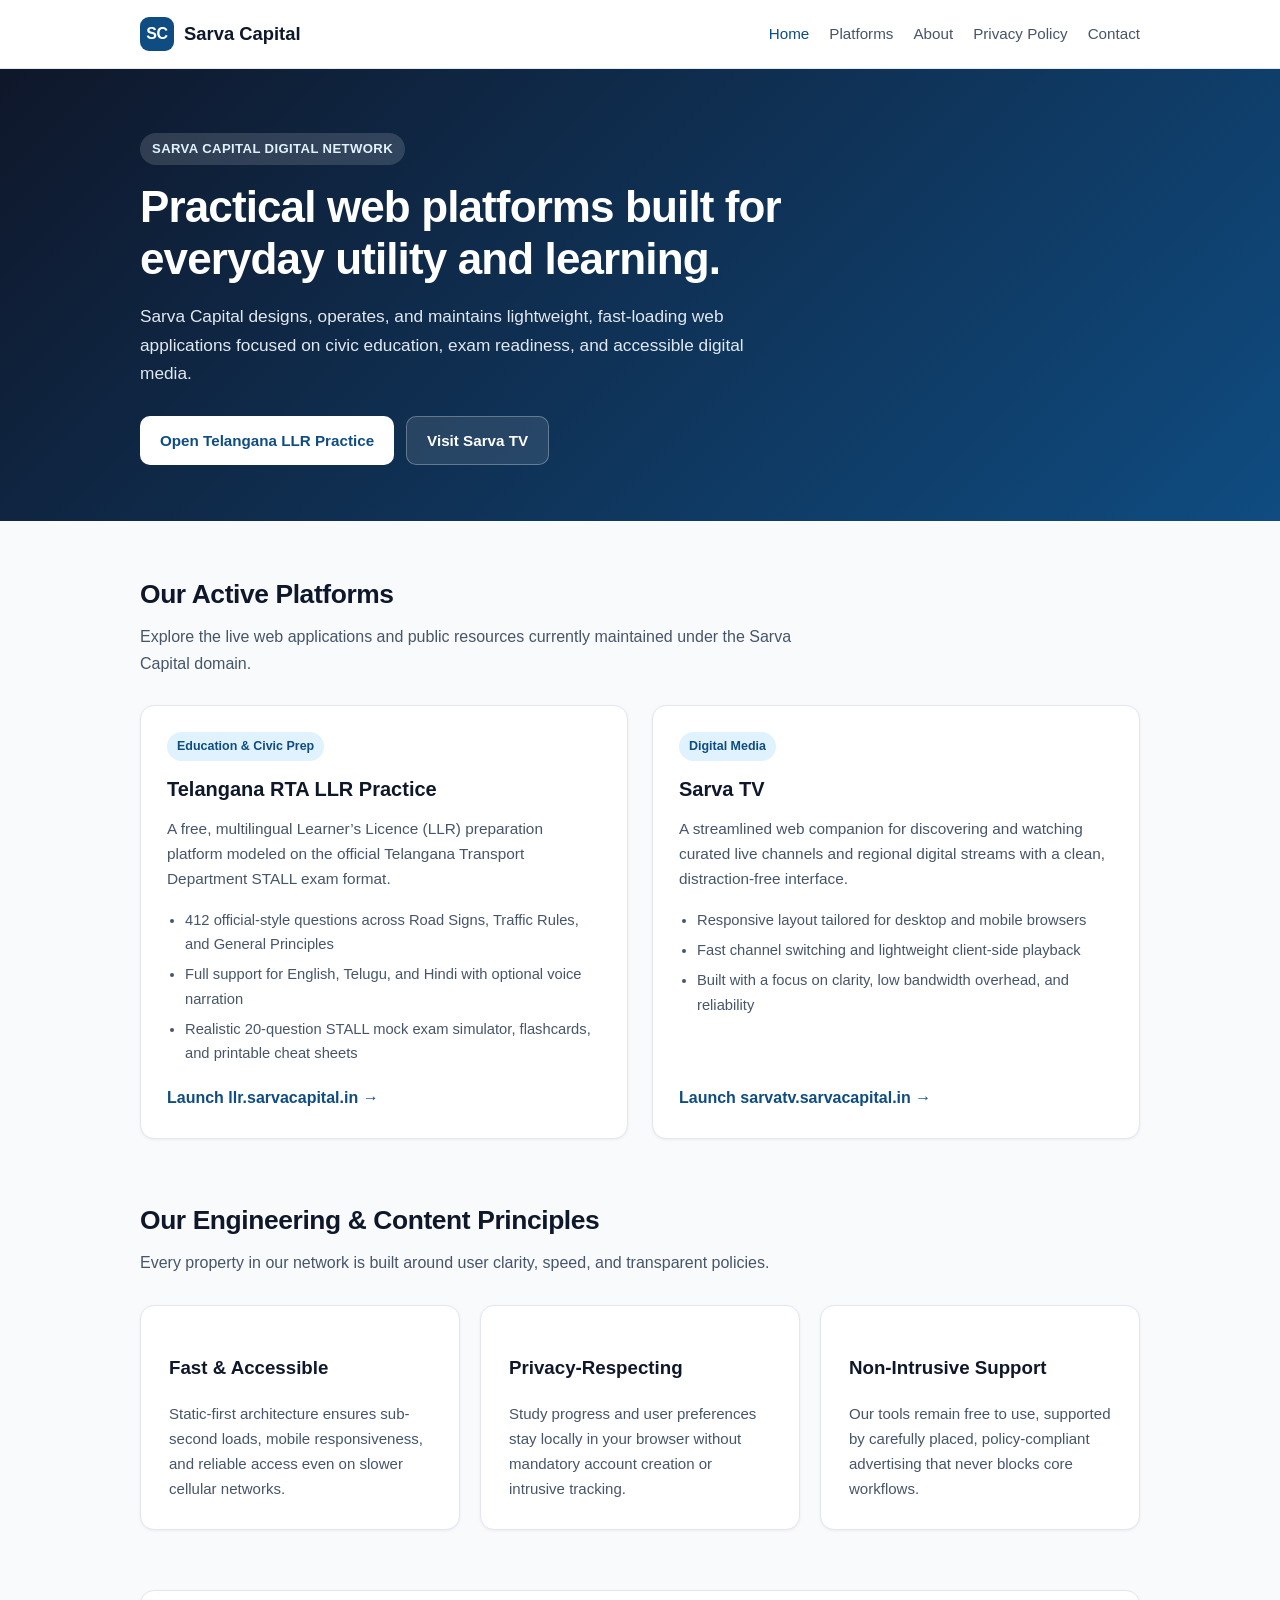
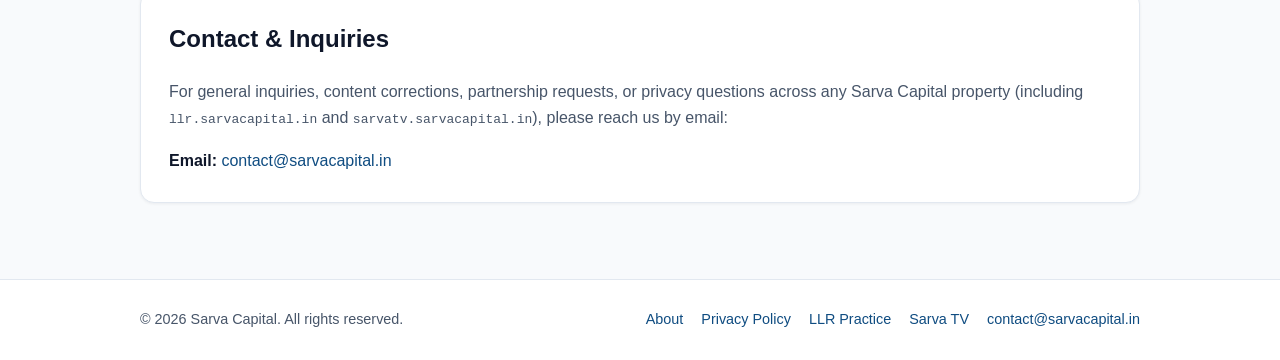
==== index.html @ b970a99a "Initial static site for sarvacapital.in with AdSense verification" ====
<!DOCTYPE html>
<html lang="en">
<head>
  <meta charset="UTF-8">
  <meta name="viewport" content="width=device-width, initial-scale=1.0">
  <title>Sarva Capital — Digital Platforms, Utilities &amp; Learning Tools</title>
  <meta name="description" content="Sarva Capital builds accessible, practical digital platforms including Telangana RTA LLR Practice and Sarva TV.">
  <link rel="canonical" href="https://sarvacapital.in/">
  <meta property="og:title" content="Sarva Capital — Digital Platforms, Utilities &amp; Learning Tools">
  <meta property="og:description" content="Accessible public-utility web applications, educational study platforms, and media companions built by Sarva Capital.">
  <meta property="og:type" content="website">
  <meta property="og:url" content="https://sarvacapital.in/">
  <link rel="stylesheet" href="/styles.css">
  <script async src="https://pagead2.googlesyndication.com/pagead/js/adsbygoogle.js?client=ca-pub-6573213692692289" crossorigin="anonymous"></script>
</head>
<body>
  <header class="site-header">
    <div class="container header-inner">
      <a class="brand" href="/">
        <span class="brand-mark" aria-hidden="true">SC</span>
        <span>Sarva Capital</span>
      </a>
      <nav class="site-nav" aria-label="Primary Navigation">
        <a href="/" aria-current="page">Home</a>
        <a href="#platforms">Platforms</a>
        <a href="/about/">About</a>
        <a href="/privacy-policy/">Privacy Policy</a>
        <a href="#contact">Contact</a>
      </nav>
    </div>
  </header>

  <main>
    <section class="hero">
      <div class="container">
        <span class="hero-badge">Sarva Capital Digital Network</span>
        <h1>Practical web platforms built for everyday utility and learning.</h1>
        <p>
          Sarva Capital designs, operates, and maintains lightweight, fast-loading web applications
          focused on civic education, exam readiness, and accessible digital media.
        </p>
        <div class="hero-actions">
          <a class="btn btn-primary" href="https://llr.sarvacapital.in/">Open Telangana LLR Practice</a>
          <a class="btn btn-outline" href="https://sarvatv.sarvacapital.in/">Visit Sarva TV</a>
        </div>
      </div>
    </section>

    <section class="section" id="platforms">
      <div class="container">
        <div class="section-header">
          <h2>Our Active Platforms</h2>
          <p>Explore the live web applications and public resources currently maintained under the Sarva Capital domain.</p>
        </div>

        <div class="grid-2">
          <article class="card">
            <div>
              <span class="card-tag">Education &amp; Civic Prep</span>
              <h3>Telangana RTA LLR Practice</h3>
              <p>
                A free, multilingual Learner&rsquo;s Licence (LLR) preparation platform modeled on the
                official Telangana Transport Department STALL exam format.
              </p>
              <ul class="feature-list">
                <li>412 official-style questions across Road Signs, Traffic Rules, and General Principles</li>
                <li>Full support for English, Telugu, and Hindi with optional voice narration</li>
                <li>Realistic 20-question STALL mock exam simulator, flashcards, and printable cheat sheets</li>
              </ul>
            </div>
            <a class="card-link" href="https://llr.sarvacapital.in/">Launch llr.sarvacapital.in &rarr;</a>
          </article>

          <article class="card">
            <div>
              <span class="card-tag">Digital Media</span>
              <h3>Sarva TV</h3>
              <p>
                A streamlined web companion for discovering and watching curated live channels and
                regional digital streams with a clean, distraction-free interface.
              </p>
              <ul class="feature-list">
                <li>Responsive layout tailored for desktop and mobile browsers</li>
                <li>Fast channel switching and lightweight client-side playback</li>
                <li>Built with a focus on clarity, low bandwidth overhead, and reliability</li>
              </ul>
            </div>
            <a class="card-link" href="https://sarvatv.sarvacapital.in/">Launch sarvatv.sarvacapital.in &rarr;</a>
          </article>
        </div>
      </div>
    </section>

    <section class="section" style="padding-top: 8px;">
      <div class="container">
        <div class="section-header">
          <h2>Our Engineering &amp; Content Principles</h2>
          <p>Every property in our network is built around user clarity, speed, and transparent policies.</p>
        </div>
        <div class="grid-3">
          <div class="info-panel">
            <h3>Fast &amp; Accessible</h3>
            <p style="margin: 0; color: var(--text-muted); font-size: 0.94rem;">
              Static-first architecture ensures sub-second loads, mobile responsiveness, and reliable access even on slower cellular networks.
            </p>
          </div>
          <div class="info-panel">
            <h3>Privacy-Respecting</h3>
            <p style="margin: 0; color: var(--text-muted); font-size: 0.94rem;">
              Study progress and user preferences stay locally in your browser without mandatory account creation or intrusive tracking.
            </p>
          </div>
          <div class="info-panel">
            <h3>Non-Intrusive Support</h3>
            <p style="margin: 0; color: var(--text-muted); font-size: 0.94rem;">
              Our tools remain free to use, supported by carefully placed, policy-compliant advertising that never blocks core workflows.
            </p>
          </div>
        </div>
      </div>
    </section>

    <section class="section" id="contact" style="padding-top: 8px;">
      <div class="container">
        <div class="info-panel">
          <h2 style="margin-top: 0;">Contact &amp; Inquiries</h2>
          <p style="color: var(--text-muted);">
            For general inquiries, content corrections, partnership requests, or privacy questions across
            any Sarva Capital property (including <code>llr.sarvacapital.in</code> and <code>sarvatv.sarvacapital.in</code>),
            please reach us by email:
          </p>
          <p style="margin-bottom: 0;">
            <strong>Email:</strong> <a href="mailto:contact@sarvacapital.in">contact@sarvacapital.in</a>
          </p>
        </div>
      </div>
    </section>
  </main>

  <footer class="site-footer">
    <div class="container footer-inner">
      <span>&copy; 2026 Sarva Capital. All rights reserved.</span>
      <div class="footer-links">
        <a href="/about/">About</a>
        <a href="/privacy-policy/">Privacy Policy</a>
        <a href="https://llr.sarvacapital.in/">LLR Practice</a>
        <a href="https://sarvatv.sarvacapital.in/">Sarva TV</a>
        <a href="mailto:contact@sarvacapital.in">contact@sarvacapital.in</a>
      </div>
    </div>
  </footer>
</body>
</html>
---- styles.css ----
:root {
  --bg: #f8fafc;
  --surface: #ffffff;
  --surface-alt: #f1f5f9;
  --text: #0f172a;
  --text-muted: #475569;
  --border: #e2e8f0;
  --accent: #0f4c81;
  --accent-hover: #0a365c;
  --accent-soft: #e0f2fe;
  --teal: #0d9488;
  --radius: 14px;
  --shadow-sm: 0 1px 3px rgba(15, 23, 42, 0.06);
  --shadow-md: 0 10px 25px -5px rgba(15, 23, 42, 0.08);
  --max-w: 1040px;
}

*,
*::before,
*::after {
  box-sizing: border-box;
}

html {
  scroll-behavior: smooth;
}

body {
  margin: 0;
  font-family: -apple-system, BlinkMacSystemFont, "Segoe UI", Roboto, "Helvetica Neue", Arial, sans-serif;
  color: var(--text);
  background: var(--bg);
  line-height: 1.65;
  -webkit-font-smoothing: antialiased;
}

a {
  color: var(--accent);
  text-decoration: none;
}

a:hover {
  text-decoration: underline;
}

.container {
  width: 100%;
  max-width: var(--max-w);
  margin: 0 auto;
  padding: 0 20px;
}

/* Header */
.site-header {
  background: var(--surface);
  border-bottom: 1px solid var(--border);
  position: sticky;
  top: 0;
  z-index: 20;
}

.header-inner {
  display: flex;
  align-items: center;
  justify-content: space-between;
  gap: 16px;
  min-height: 68px;
}

.brand {
  display: inline-flex;
  align-items: center;
  gap: 10px;
  font-weight: 700;
  font-size: 1.15rem;
  color: var(--text);
  text-decoration: none;
}

.brand:hover {
  text-decoration: none;
}

.brand-mark {
  display: inline-flex;
  align-items: center;
  justify-content: center;
  width: 34px;
  height: 34px;
  border-radius: 9px;
  background: var(--accent);
  color: #ffffff;
  font-weight: 800;
  font-size: 1rem;
  letter-spacing: -0.02em;
}

.site-nav {
  display: flex;
  align-items: center;
  gap: 20px;
  flex-wrap: wrap;
}

.site-nav a {
  color: var(--text-muted);
  font-size: 0.95rem;
  font-weight: 500;
}

.site-nav a:hover,
.site-nav a[aria-current="page"] {
  color: var(--accent);
  text-decoration: none;
}

/* Hero */
.hero {
  background: linear-gradient(135deg, #0f172a 0%, #0f4c81 100%);
  color: #ffffff;
  padding: 64px 0 56px;
}

.hero-badge {
  display: inline-block;
  padding: 5px 12px;
  border-radius: 999px;
  background: rgba(255, 255, 255, 0.14);
  color: #e0f2fe;
  font-size: 0.82rem;
  font-weight: 600;
  letter-spacing: 0.03em;
  text-transform: uppercase;
  margin-bottom: 16px;
}

.hero h1 {
  margin: 0 0 16px;
  font-size: clamp(1.9rem, 4vw, 2.75rem);
  line-height: 1.2;
  letter-spacing: -0.02em;
  max-width: 720px;
}

.hero p {
  margin: 0 0 28px;
  font-size: 1.08rem;
  color: #e2e8f0;
  max-width: 660px;
}

.hero-actions {
  display: flex;
  flex-wrap: wrap;
  gap: 12px;
}

.btn {
  display: inline-flex;
  align-items: center;
  justify-content: center;
  padding: 11px 20px;
  border-radius: 10px;
  font-weight: 600;
  font-size: 0.95rem;
  transition: background-color 0.15s ease, transform 0.15s ease;
  text-decoration: none;
}

.btn:hover {
  text-decoration: none;
  transform: translateY(-1px);
}

.btn-primary {
  background: #ffffff;
  color: var(--accent);
}

.btn-primary:hover {
  background: #f1f5f9;
}

.btn-outline {
  background: rgba(255, 255, 255, 0.1);
  color: #ffffff;
  border: 1px solid rgba(255, 255, 255, 0.28);
}

.btn-outline:hover {
  background: rgba(255, 255, 255, 0.18);
}

/* Sections */
.section {
  padding: 52px 0;
}

.section-header {
  margin-bottom: 28px;
}

.section-header h2 {
  margin: 0 0 8px;
  font-size: 1.65rem;
  letter-spacing: -0.015em;
}

.section-header p {
  margin: 0;
  color: var(--text-muted);
  max-width: 680px;
}

.grid-2 {
  display: grid;
  grid-template-columns: repeat(2, minmax(0, 1fr));
  gap: 24px;
}

.grid-3 {
  display: grid;
  grid-template-columns: repeat(3, minmax(0, 1fr));
  gap: 20px;
}

.card {
  background: var(--surface);
  border: 1px solid var(--border);
  border-radius: var(--radius);
  padding: 26px;
  box-shadow: var(--shadow-sm);
  display: flex;
  flex-direction: column;
  justify-content: space-between;
}

.card-tag {
  display: inline-block;
  align-self: flex-start;
  padding: 4px 10px;
  border-radius: 999px;
  background: var(--accent-soft);
  color: var(--accent);
  font-size: 0.78rem;
  font-weight: 600;
  margin-bottom: 12px;
}

.card h3 {
  margin: 0 0 10px;
  font-size: 1.25rem;
}

.card p {
  margin: 0 0 16px;
  color: var(--text-muted);
  font-size: 0.96rem;
}

.feature-list {
  margin: 0 0 20px;
  padding-left: 18px;
  color: var(--text-muted);
  font-size: 0.92rem;
}

.feature-list li {
  margin-bottom: 6px;
}

.card-link {
  display: inline-flex;
  align-items: center;
  gap: 6px;
  font-weight: 600;
  color: var(--accent);
}

.info-panel {
  background: var(--surface);
  border: 1px solid var(--border);
  border-radius: var(--radius);
  padding: 28px;
  box-shadow: var(--shadow-sm);
}

/* Subpages */
.page-banner {
  background: var(--surface);
  border-bottom: 1px solid var(--border);
  padding: 40px 0 32px;
}

.page-banner h1 {
  margin: 0 0 8px;
  font-size: clamp(1.65rem, 3vw, 2.2rem);
}

.page-banner p {
  margin: 0;
  color: var(--text-muted);
  max-width: 680px;
}

.prose {
  background: var(--surface);
  border: 1px solid var(--border);
  border-radius: var(--radius);
  padding: 32px;
  box-shadow: var(--shadow-sm);
}

.prose h2 {
  margin: 28px 0 10px;
  font-size: 1.25rem;
}

.prose h2:first-child {
  margin-top: 0;
}

.prose p,
.prose li {
  color: var(--text-muted);
}

.prose ul {
  padding-left: 20px;
}

/* Footer */
.site-footer {
  background: var(--surface);
  border-top: 1px solid var(--border);
  padding: 28px 0;
  margin-top: 24px;
}

.footer-inner {
  display: flex;
  flex-wrap: wrap;
  align-items: center;
  justify-content: space-between;
  gap: 16px;
  font-size: 0.9rem;
  color: var(--text-muted);
}

.footer-links {
  display: flex;
  flex-wrap: wrap;
  gap: 18px;
}

@media (max-width: 768px) {
  .grid-2,
  .grid-3 {
    grid-template-columns: 1fr;
  }

  .header-inner {
    flex-direction: column;
    align-items: flex-start;
    padding: 12px 0;
  }

  .hero {
    padding: 44px 0 40px;
  }

  .prose {
    padding: 22px;
  }
}
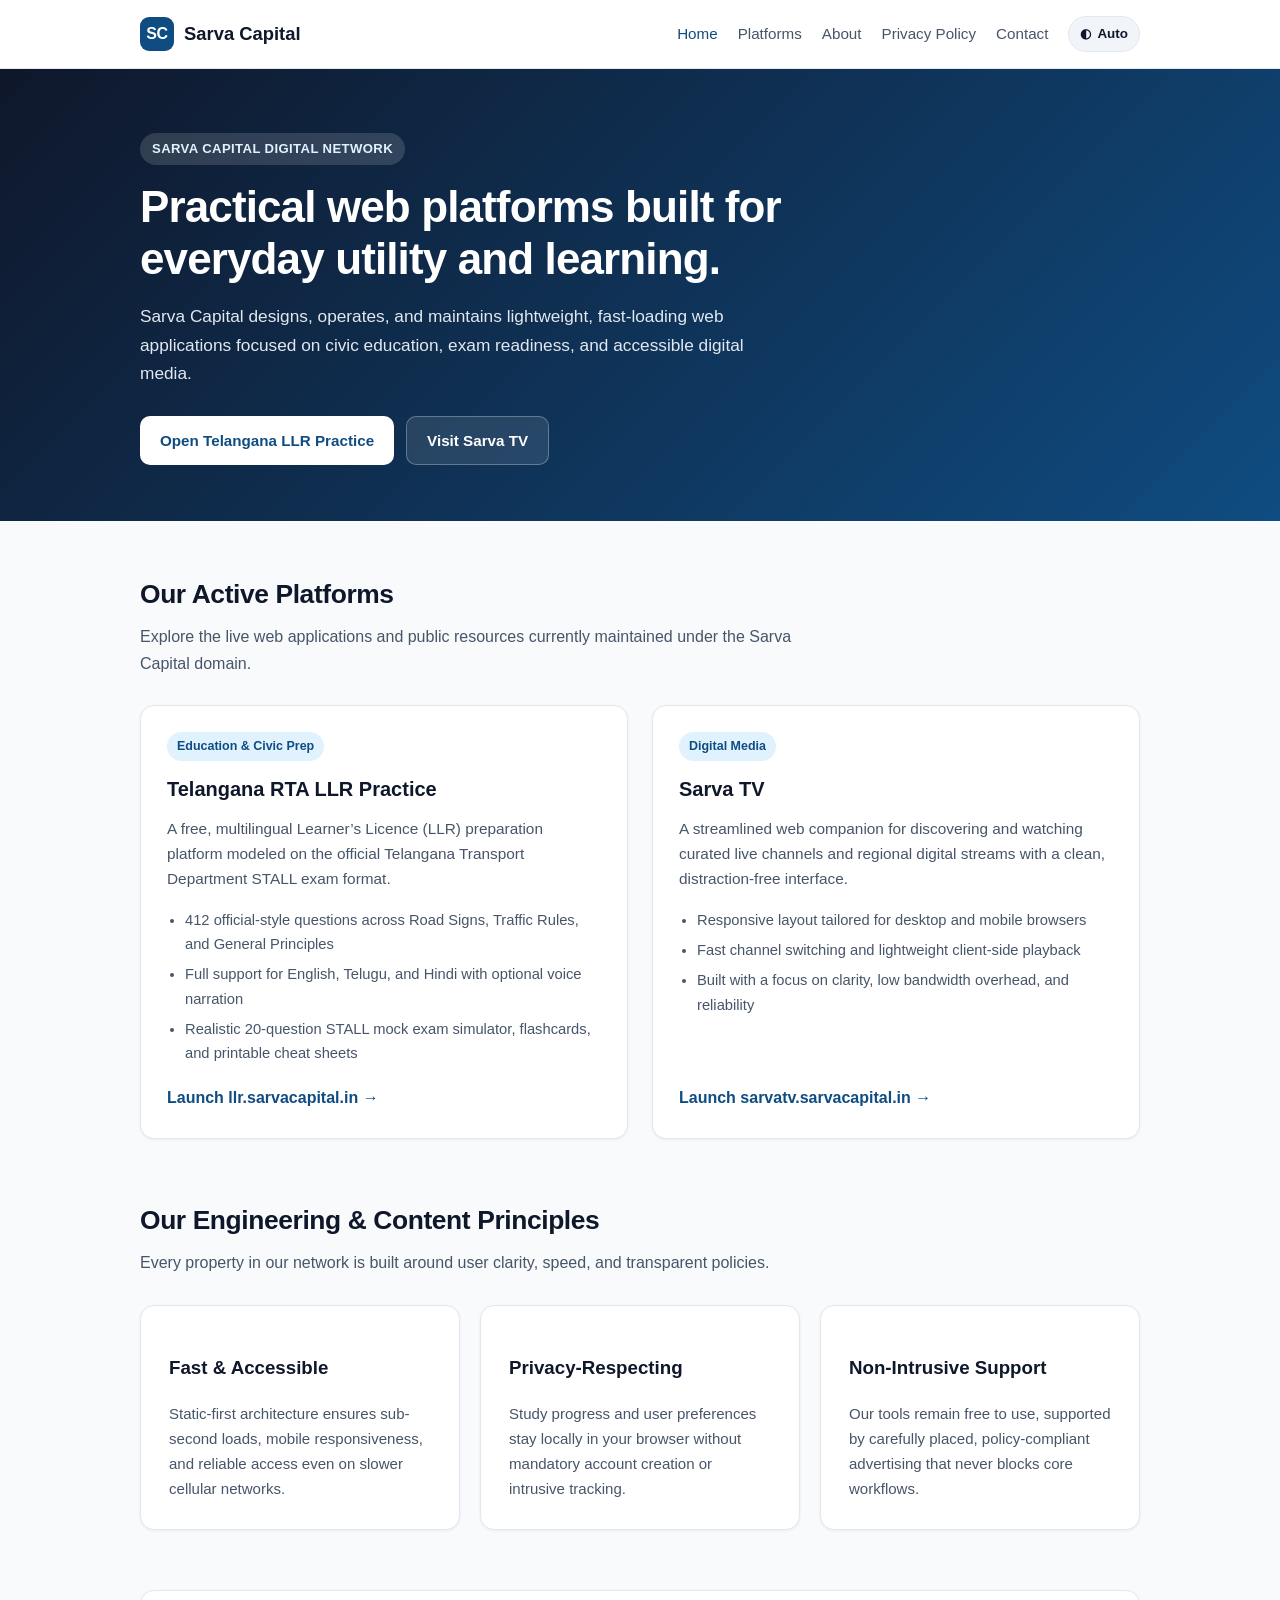
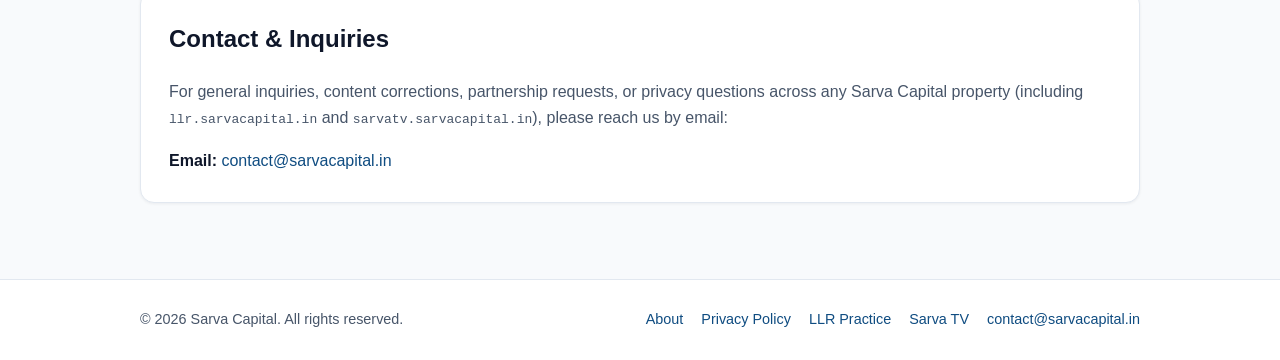
==== commit 186c9b46: "Add system-default Dark/Light theme with Auto/Light/Dark override" ====
--- a/index.html
+++ b/index.html
@@ -10,7 +10,19 @@
   <meta property="og:description" content="Accessible public-utility web applications, educational study platforms, and media companions built by Sarva Capital.">
   <meta property="og:type" content="website">
   <meta property="og:url" content="https://sarvacapital.in/">
-  <link rel="stylesheet" href="/styles.css">
+  <script>
+    (function () {
+      try {
+        var pref = localStorage.getItem("SARVA_THEME") || "system";
+        var dark = window.matchMedia && window.matchMedia("(prefers-color-scheme: dark)").matches;
+        var resolved = pref === "system" ? (dark ? "dark" : "light") : pref;
+        document.documentElement.dataset.theme = resolved;
+        document.documentElement.dataset.themePreference = pref;
+        document.documentElement.style.colorScheme = resolved;
+      } catch (e) {}
+    })();
+  </script>
+  <link rel="stylesheet" href="/styles.css?v=2">
   <script async src="https://pagead2.googlesyndication.com/pagead/js/adsbygoogle.js?client=ca-pub-6573213692692289" crossorigin="anonymous"></script>
 </head>
 <body>
@@ -26,6 +38,10 @@
         <a href="/about/">About</a>
         <a href="/privacy-policy/">Privacy Policy</a>
         <a href="#contact">Contact</a>
+        <button type="button" class="theme-toggle-btn" id="btn-theme-toggle" title="Theme: Auto (matches system). Click to switch to Light" aria-label="Toggle theme">
+          <span class="theme-icon" aria-hidden="true">◐</span>
+          <span class="theme-label">Auto</span>
+        </button>
       </nav>
     </div>
   </header>
@@ -149,5 +165,6 @@
       </div>
     </div>
   </footer>
+  <script src="/theme.js?v=2" defer></script>
 </body>
 </html>
--- a/styles.css
+++ b/styles.css
@@ -1,4 +1,5 @@
 :root {
+  color-scheme: light;
   --bg: #f8fafc;
   --surface: #ffffff;
   --surface-alt: #f1f5f9;
@@ -15,6 +16,40 @@
   --max-w: 1040px;
 }
 
+:root[data-theme="dark"] {
+  color-scheme: dark;
+  --bg: #0b1220;
+  --surface: #162136;
+  --surface-alt: #111b2e;
+  --text: #f1f5f9;
+  --text-muted: #94a3b8;
+  --border: #25334d;
+  --accent: #60a5fa;
+  --accent-hover: #93c5fd;
+  --accent-soft: rgba(96, 165, 250, 0.16);
+  --teal: #2dd4bf;
+  --shadow-sm: 0 1px 3px rgba(0, 0, 0, 0.35);
+  --shadow-md: 0 10px 25px -5px rgba(0, 0, 0, 0.45);
+}
+
+@media (prefers-color-scheme: dark) {
+  :root:not([data-theme="light"]) {
+    color-scheme: dark;
+    --bg: #0b1220;
+    --surface: #162136;
+    --surface-alt: #111b2e;
+    --text: #f1f5f9;
+    --text-muted: #94a3b8;
+    --border: #25334d;
+    --accent: #60a5fa;
+    --accent-hover: #93c5fd;
+    --accent-soft: rgba(96, 165, 250, 0.16);
+    --teal: #2dd4bf;
+    --shadow-sm: 0 1px 3px rgba(0, 0, 0, 0.35);
+    --shadow-md: 0 10px 25px -5px rgba(0, 0, 0, 0.45);
+  }
+}
+
 *,
 *::before,
 *::after {
@@ -112,6 +147,31 @@
 .site-nav a[aria-current="page"] {
   color: var(--accent);
   text-decoration: none;
+}
+
+.theme-toggle-btn {
+  display: inline-flex;
+  align-items: center;
+  gap: 6px;
+  padding: 6px 11px;
+  border-radius: 999px;
+  border: 1px solid var(--border);
+  background: var(--surface-alt);
+  color: var(--text);
+  font: inherit;
+  font-size: 0.84rem;
+  font-weight: 600;
+  cursor: pointer;
+  transition: border-color 0.15s ease, background-color 0.15s ease;
+}
+
+.theme-toggle-btn:hover {
+  border-color: var(--accent);
+}
+
+:root[data-theme="dark"] .btn-primary {
+  background: #f8fafc;
+  color: #0f4c81;
 }
 
 /* Hero */
